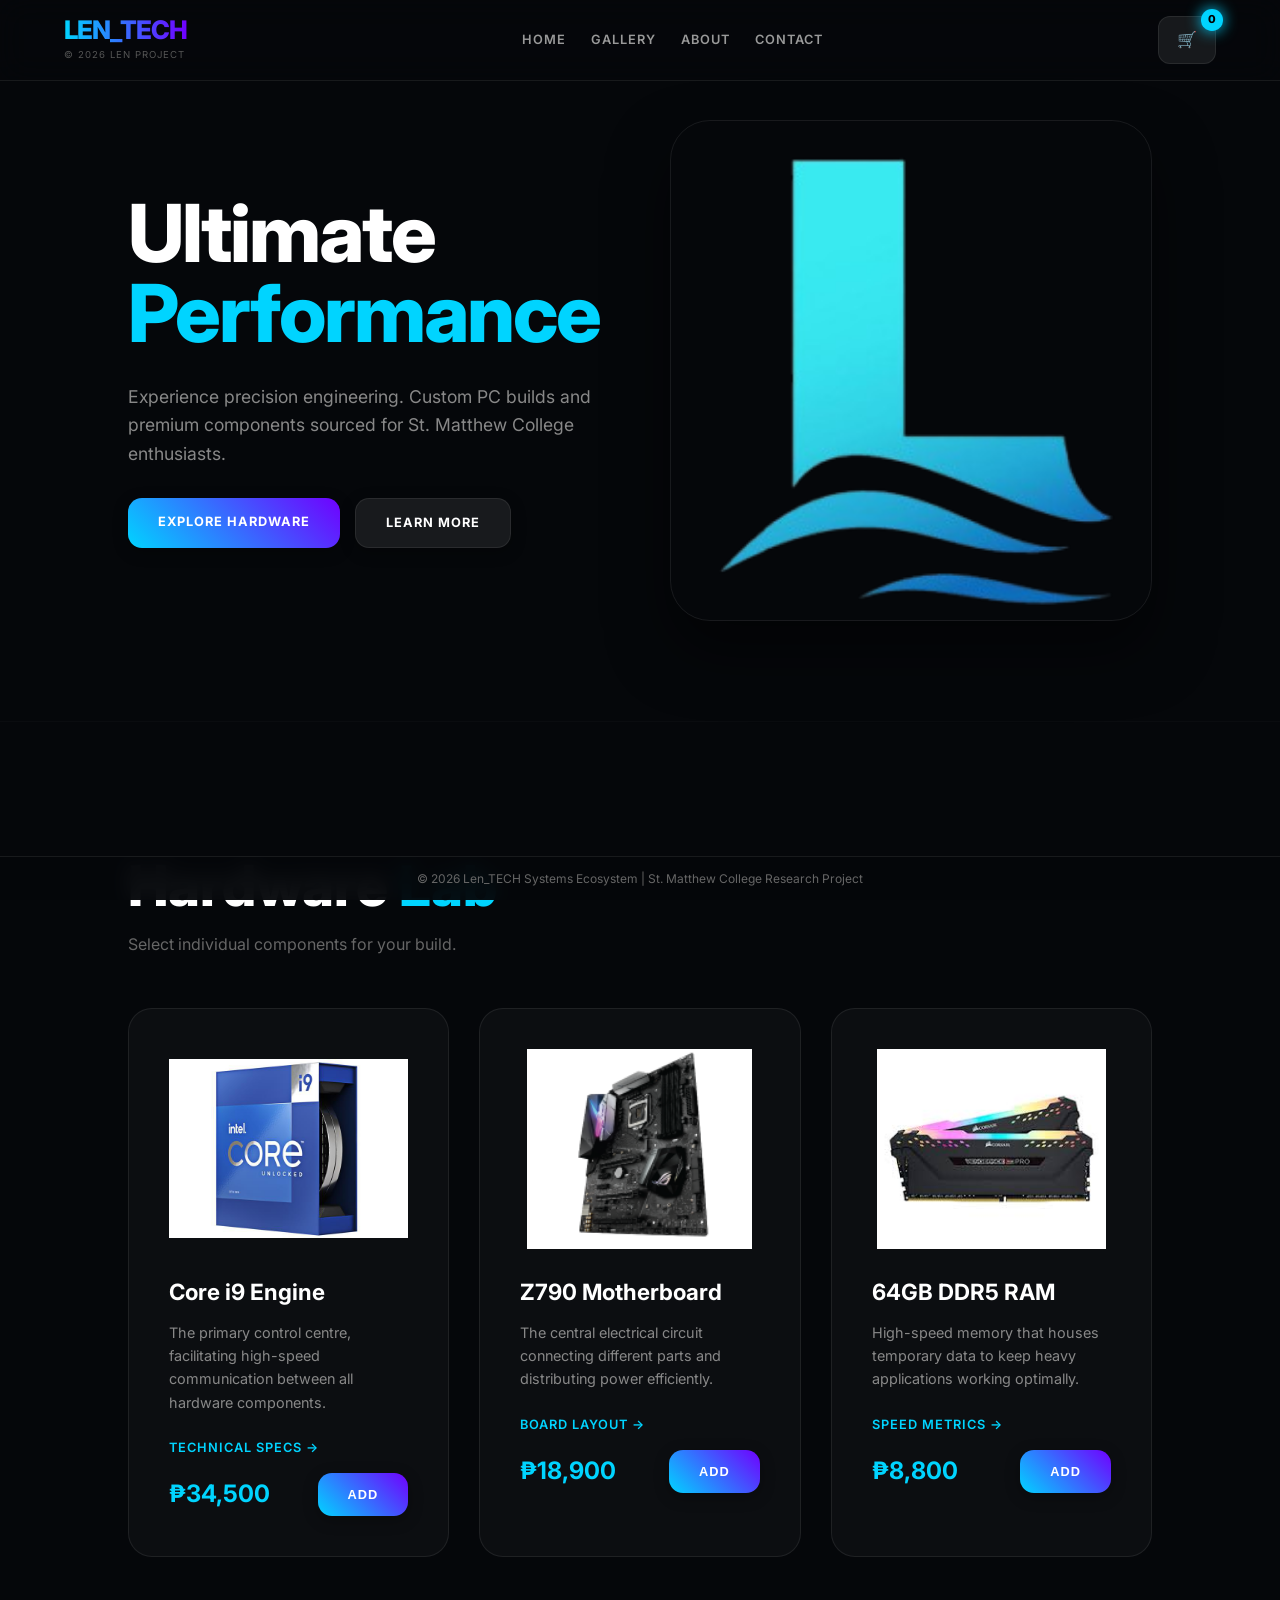
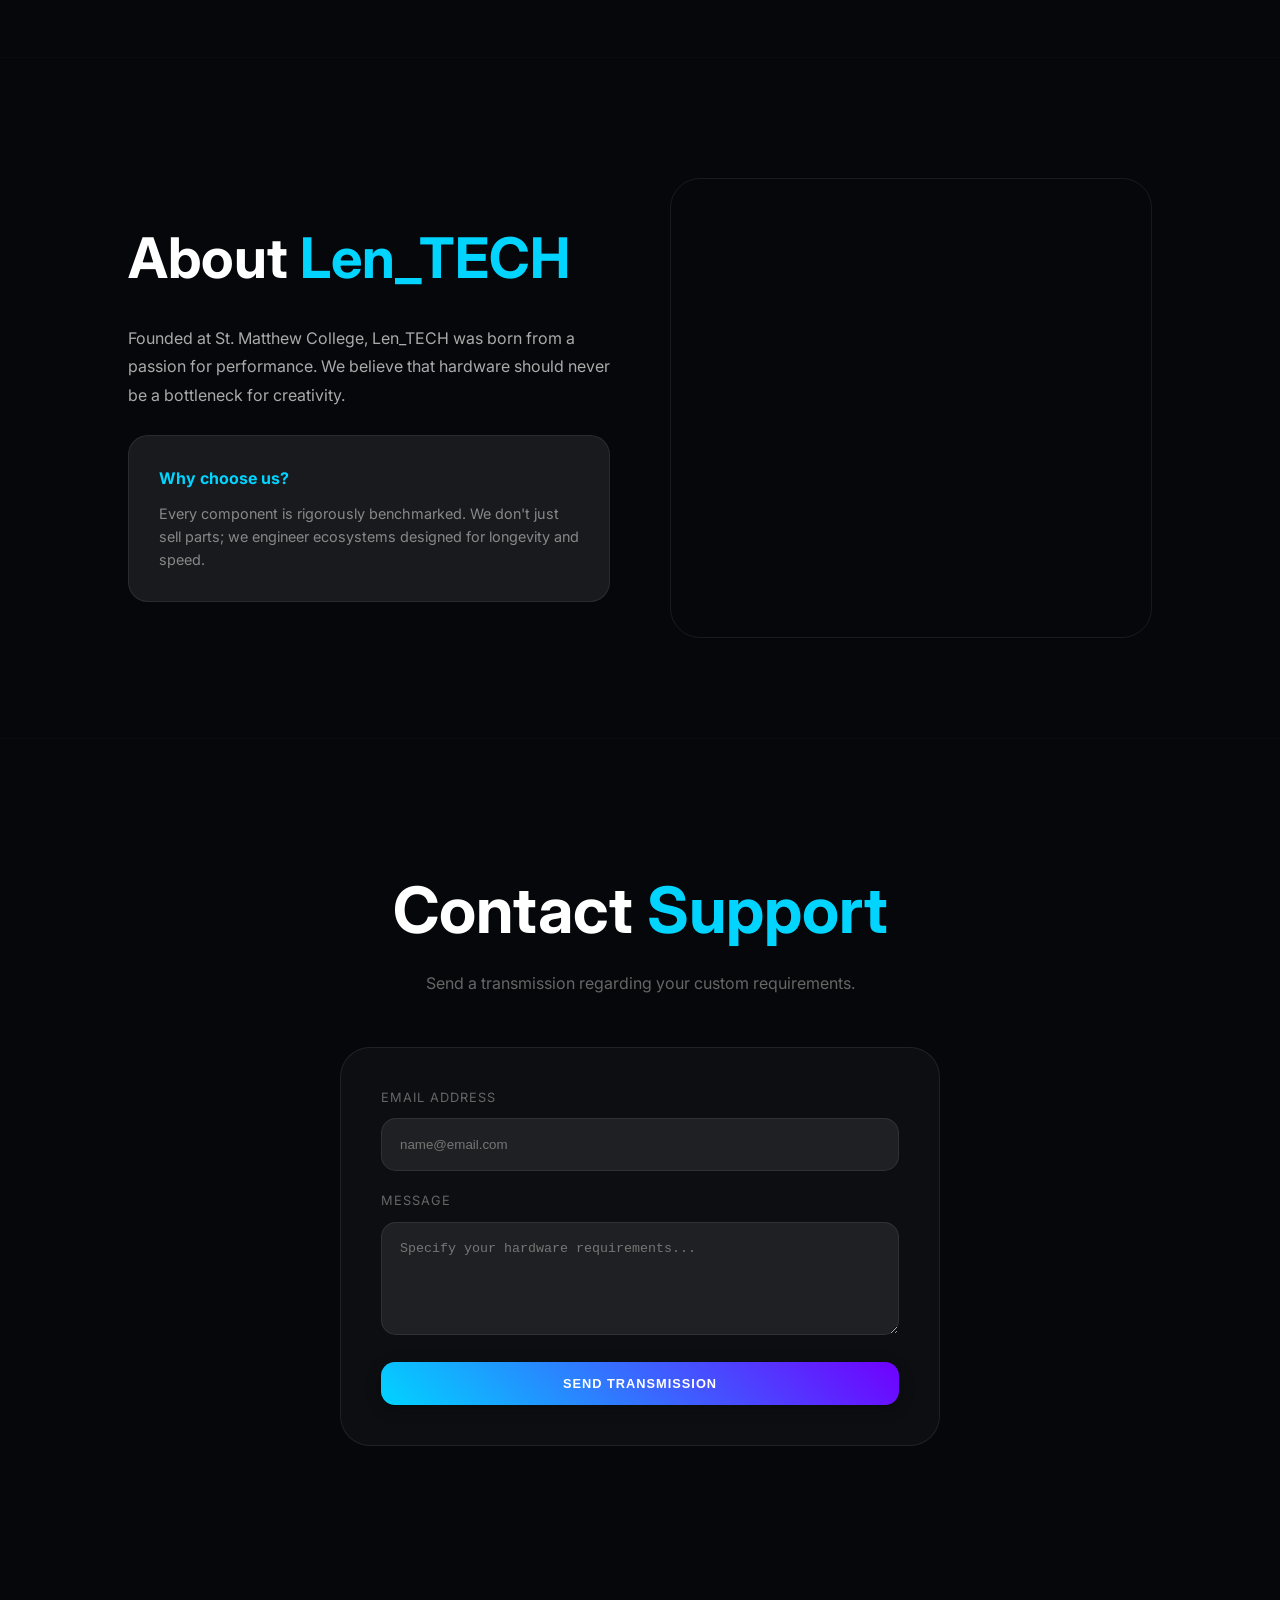
==== index.html @ d1942dcc "Add files via upload" ====
<!DOCTYPE html>
<html lang="en">
<head>
    <meta charset="UTF-8">
    <meta name="viewport" content="width=device-width, initial-scale=1.0">
    <title>Len_TECH | Professional Ecosystem</title>
    <link href="https://fonts.googleapis.com/css2?family=Inter:wght@300;400;600;800&display=swap" rel="stylesheet">
    <link rel="stylesheet" href="style.css">
</head>
<body>

    <div class="overlay" id="overlay" onclick="closeCart()"></div>

    <nav>
        <div class="logo-area">
            <div class="logo" onclick="window.scrollTo(0,0)">LEN_TECH</div>
            <div class="nav-copyright">© 2026 LEN Project</div>
        </div>
        <div class="nav-links">
            <a href="#home">Home</a>
            <a href="#gallery">Gallery</a>
            <a href="#about">About</a>
            <a href="#contact">Contact</a>
        </div>
        <div class="cart-trigger" onclick="openCart()">
            🛒 <span class="cart-count" id="cart-count">0</span>
        </div>
    </nav>

    <div class="sticky-footer">
        © 2026 Len_TECH Systems Ecosystem | St. Matthew College Research Project
    </div>

    <div id="cart-panel">
        <span class="close-cart" onclick="closeCart()">×</span>
        <h2 style="margin-bottom: 10px; font-size: 2rem;">Setup Tray</h2>
        <p style="color: #555; margin-bottom: 30px; font-size: 0.9rem;">Your selected high-performance parts.</p>
        <div id="cart-list" style="margin-bottom: 30px; height: 55vh; overflow-y: auto; padding-right: 10px;">
            <p style="color:#444; text-align: center; margin-top: 40px;">Tray is empty.</p>
        </div>
        <div style="border-top: 2px solid var(--glass); padding-top: 25px;">
            <div style="display: flex; justify-content: space-between; align-items: center; margin-bottom: 25px;">
                <span style="color: #888;">Total Investment</span>
                <h2 id="cart-total" style="color: var(--primary); font-weight: 800;">₱0</h2>
            </div>
            <button class="btn" style="width: 100%;" onclick="alert('Order Sent to Processing!')">Initialize Checkout</button>
        </div>
    </div>

    <section id="home">
        <div style="display: flex; align-items: center; justify-content: space-between; gap: 60px; flex-wrap: wrap;">
            <div style="flex: 1; min-width: 300px;">
                <h1 style="font-size: 5rem; font-weight: 800; line-height: 1; letter-spacing: -2px;">Ultimate <br><span style="color: var(--primary);">Performance</span></h1>
                <p style="color: #888; margin: 30px 0; font-size: 1.1rem; max-width: 500px;">Experience precision engineering. Custom PC builds and premium components sourced for St. Matthew College enthusiasts.</p>
                <div style="display: flex; gap: 15px;">
                    <a href="#gallery" class="btn" style="text-decoration:none; display:inline-block;">Explore Hardware</a>
                    <a href="#about" class="btn" style="background: var(--glass); border: 1px solid var(--glass); text-decoration:none; display:inline-block;">Learn More</a>
                </div>
            </div>
            <div style="flex: 1; display: flex; justify-content: center;">
                <img src="mainlogo (2).png" style="max-width: 500px; width: 100%; border-radius: 40px; border: 1px solid var(--glass); box-shadow: 0 30px 60px rgba(0,0,0,0.5);">
            </div>
        </div>
    </section>

    <section id="gallery">
        <h1 style="font-size: 3.5rem; font-weight: 800;">Hardware <span style="color: var(--primary);">Lab</span></h1>
        <p style="color: #666;">Select individual components for your build.</p>

        <div class="grid">
            <div class="card">
                <img src="Len_tech core9.jpg" alt="CPU">
                <div class="card-content">
                    <h3>Core i9 Engine</h3>
                    <p>The primary control centre, facilitating high-speed communication between all hardware components.</p>
                    <a href="https://www.intel.com/content/www/us/en/products/sku/236773/intel-core-i9-processor-14900k-36m-cache-up-to-6-00-ghz/specifications.html" target="_blank" class="more-info-link">Technical Specs →</a>
                    <div style="display: flex; justify-content: space-between; align-items: center; margin-top: auto;">
                        <h2 style="color: var(--primary);">₱34,500</h2>
                        <button class="btn" onclick="addToCart('CPU Core i9', 34500)">Add</button>
                    </div>
                </div>
            </div>
            <div class="card">
                <img src="mb.png" alt="Motherboard">
                <div class="card-content">
                    <h3>Z790 Motherboard</h3>
                    <p>The central electrical circuit connecting different parts and distributing power efficiently.</p>
                    <a href="https://rog.asus.com/motherboards/rog-maximus/rog-maximus-z790-hero-model/spec/" target="_blank" class="more-info-link">Board Layout →</a>
                    <div style="display: flex; justify-content: space-between; align-items: center; margin-top: auto;">
                        <h2 style="color: var(--primary);">₱18,900</h2>
                        <button class="btn" onclick="addToCart('Pro Motherboard', 18900)">Add</button>
                    </div>
                </div>
            </div>
            <div class="card">
                <img src="pic2.jpg.crdownload.jpg" alt="RAM">
                <div class="card-content">
                    <h3>64GB DDR5 RAM</h3>
                    <p>High-speed memory that houses temporary data to keep heavy applications working optimally.</p>
                    <a href="https://www.corsair.com/us/en/p/memory/cmt64gx5m2b6400c32/dominator-platinum-rgb-64gb-2x32gb-ddr5-dram-6400mt-s-cl32-memory-kit-black-cmt64gx5m2b6400c32#tab-techspecs" target="_blank" class="more-info-link">Speed Metrics →</a>
                    <div style="display: flex; justify-content: space-between; align-items: center; margin-top: auto;">
                        <h2 style="color: var(--primary);">₱8,800</h2>
                        <button class="btn" onclick="addToCart('32GB RAM', 8800)">Add</button>
                    </div>
                </div>
            </div>
        </div>
    </section>

    <section id="about">
        <div style="display: grid; grid-template-columns: 1fr 1fr; gap: 60px; align-items: center; flex-wrap: wrap;">
            <div>
                <h1 style="font-size: 3.5rem; margin-bottom: 20px;">About <span style="color: var(--primary);">Len_TECH</span></h1>
                <p style="line-height: 1.8; color: #aaa; margin-bottom: 25px;">Founded at St. Matthew College, Len_TECH was born from a passion for performance. We believe that hardware should never be a bottleneck for creativity.</p>
                <div style="background: var(--glass); padding: 30px; border-radius: 20px; border: 1px solid var(--glass);">
                    <h4 style="color: var(--primary); margin-bottom: 10px;">Why choose us?</h4>
                    <p style="font-size: 0.9rem; color: #888;">Every component is rigorously benchmarked. We don't just sell parts; we engineer ecosystems designed for longevity and speed.</p>
                </div>
            </div>
            <div style="border-radius: 30px; overflow: hidden; border: 1px solid var(--glass);">
                <iframe src="https://www.google.com/maps/embed?pb=!1m18!1m12!1m3!1d3859.32432168925!2d121.1192735!3d14.694297!2m3!1f0!2f0!3f0!3m2!1i1024!2i768!4f13.1!3m3!1m2!1s0x3397bbb627d377bb%3A0xc3f8329b19e9f90f!2sSt.%20Matthew%20College!5e0!3m2!1sen!2sph!4v1714567890123!5m2!1sen!2sph" width="100%" height="450" style="border:0; filter: invert(90%) hue-rotate(180deg);"></iframe>
            </div>
        </div>
    </section>

    <section id="contact" style="border-bottom: none;">
        <center>
            <h1 style="font-size: 4rem; margin-bottom: 10px;">Contact <span style="color: var(--primary);">Support</span></h1>
            <p style="color: #666; margin-bottom: 50px;">Send a transmission regarding your custom requirements.</p>
            <div style="max-width: 600px; background: var(--card-bg); padding: 40px; border-radius: 30px; border: 1px solid var(--glass); text-align: left;">
                <div style="margin-bottom: 20px;">
                    <label style="font-size: 0.8rem; color: #666; text-transform: uppercase; letter-spacing: 1px; display: block; margin-bottom: 10px;">Email Address</label>
                    <input type="text" placeholder="name@email.com" style="width:100%; padding:18px; background:var(--glass); border:1px solid var(--glass); color:white; border-radius:15px; outline: none;">
                </div>
                <div style="margin-bottom: 20px;">
                    <label style="font-size: 0.8rem; color: #666; text-transform: uppercase; letter-spacing: 1px; display: block; margin-bottom: 10px;">Message</label>
                    <textarea rows="5" placeholder="Specify your hardware requirements..." style="width:100%; padding:18px; background:var(--glass); border:1px solid var(--glass); color:white; border-radius:15px; outline: none;"></textarea>
                </div>
                <button class="btn" style="width: 100%;">Send Transmission</button>
            </div>
        </center>
    </section>
    <script src="script.js"></script>

</body>
</html>
---- style.css ----
:root {
            --primary: #00d4ff;
            --secondary: #7000ff;
            --bg: #05070a;
            --card-bg: rgba(255, 255, 255, 0.03);
            --glass: rgba(255, 255, 255, 0.08);
            --accent-glow: rgba(0, 212, 255, 0.15);
        }

        /* Better scrollbar */
        ::-webkit-scrollbar { width: 8px; }
        ::-webkit-scrollbar-track { background: var(--bg); }
        ::-webkit-scrollbar-thumb { background: var(--glass); border-radius: 10px; }
        ::-webkit-scrollbar-thumb:hover { background: var(--primary); }

        * { box-sizing: border-box; margin: 0; padding: 0; scroll-behavior: smooth; }
        body { 
            background-color: var(--bg); 
            color: white; 
            font-family: 'Inter', sans-serif; 
            overflow-x: hidden; 
            line-height: 1.6;
            padding-bottom: 60px; 
        }

        /* --- NAVIGATION --- */
        nav {
            position: fixed; top: 0; width: 100%; padding: 1rem 5%;
            display: flex; justify-content: space-between; align-items: center;
            background: rgba(5, 7, 10, 0.8); backdrop-filter: blur(15px);
            border-bottom: 1px solid var(--glass); z-index: 2000;
        }
        .logo-area { display: flex; flex-direction: column; }
        .logo { 
            font-weight: 800; font-size: 1.6rem; 
            background: linear-gradient(90deg, var(--primary), var(--secondary)); 
            -webkit-background-clip: text; -webkit-text-fill-color: transparent; 
            cursor: pointer; letter-spacing: -1px; line-height: 1;
        }
        .nav-copyright { font-size: 0.6rem; color: #555; text-transform: uppercase; margin-top: 4px; letter-spacing: 1px; }

        .nav-links { display: flex; gap: 25px; }
        .nav-links a { 
            color: #999; text-decoration: none; font-size: 0.8rem; 
            font-weight: 600; text-transform: uppercase; letter-spacing: 1px; 
            cursor: pointer; transition: 0.3s; 
        }
        .nav-links a:hover { color: var(--primary); text-shadow: 0 0 10px var(--primary); }

        .cart-trigger { 
            background: var(--glass); padding: 10px 18px; border-radius: 12px; 
            cursor: pointer; position: relative; border: 1px solid var(--glass);
            transition: 0.3s;
        }
        .cart-trigger:hover { background: rgba(255,255,255,0.15); border-color: var(--primary); }
        .cart-count { 
            position: absolute; top: -8px; right: -8px; background: var(--primary); 
            color: #000; font-size: 11px; padding: 2px 7px; border-radius: 50%; font-weight: 800;
            box-shadow: 0 0 15px var(--primary);
        }

        /* --- STICKY FOOTER --- */
        .sticky-footer {
            position: fixed; bottom: 0; left: 0; width: 100%;
            background: rgba(5, 7, 10, 0.95); backdrop-filter: blur(10px);
            border-top: 1px solid var(--glass); padding: 12px 5%;
            display: flex; justify-content: center; align-items: center;
            z-index: 2000; font-size: 0.75rem; color: #666;
        }

        /* --- SECTION STYLING --- */
        section { 
            padding: 120px 10% 100px; 
            min-height: auto; 
            border-bottom: 1px solid rgba(255,255,255,0.02);
        }

        /* --- CARDS & GRID --- */
        .grid { display: grid; grid-template-columns: repeat(auto-fit, minmax(300px, 1fr)); gap: 30px; margin-top: 50px; }
        .card { 
            background: var(--card-bg); border: 1px solid var(--glass); padding: 2.5rem; 
            border-radius: 24px; transition: 0.5s cubic-bezier(0.175, 0.885, 0.32, 1.275); 
            display: flex; flex-direction: column; position: relative; overflow: hidden;
        }
        .card::before {
            content: ''; position: absolute; top: 0; left: 0; width: 100%; height: 100%;
            background: radial-gradient(circle at top right, var(--accent-glow), transparent);
            opacity: 0; transition: 0.5s;
            pointer-events: none;
        }
        .card:hover { border-color: var(--primary); transform: translateY(-12px); background: rgba(255,255,255,0.06); box-shadow: 0 20px 40px rgba(0,0,0,0.4); }
        .card:hover::before { opacity: 1; }
        .card img { width: 100%; height: 200px; object-fit: contain; margin-bottom: 25px; transition: 0.5s; z-index: 1; }
        .card:hover img { transform: scale(1.1) rotate(2deg); }
        .card h3 { margin-bottom: 12px; font-size: 1.4rem; z-index: 1; }
        .card p { font-size: 0.9rem; color: #888; margin-bottom: 20px; z-index: 1; }

        .more-info-link {
            display: inline-block; margin-bottom: 15px; color: var(--primary);
            text-decoration: none; font-size: 0.8rem; font-weight: 600;
            text-transform: uppercase; letter-spacing: 1px; z-index: 5; position: relative; transition: 0.3s;
        }
        .more-info-link:hover { color: white; text-shadow: 0 0 10px var(--primary); }

        .btn { 
            background: linear-gradient(45deg, var(--primary), var(--secondary)); color: white; 
            padding: 14px 30px; border-radius: 14px; border: none; font-weight: 700; 
            cursor: pointer; transition: 0.4s; text-transform: uppercase; font-size: 0.8rem;
            letter-spacing: 1px; box-shadow: 0 4px 15px rgba(0,0,0,0.3); position: relative; z-index: 5;
        }
        .btn:hover { box-shadow: 0 0 25px rgba(0,212,255,0.5); transform: translateY(-2px); filter: brightness(1.1); }

        /* --- CART PANEL --- */
        .overlay { position: fixed; top: 0; left: 0; width: 100%; height: 100%; background: rgba(0,0,0,0.8); z-index: 2500; display: none; backdrop-filter: blur(8px); }
        #cart-panel { position: fixed; right: -450px; top: 0; width: 400px; height: 100%; background: #0a0d12; border-left: 1px solid var(--glass); z-index: 3000; padding: 50px 30px; transition: 0.5s cubic-bezier(0.16, 1, 0.3, 1); }
        #cart-panel.open { right: 0; box-shadow: -20px 0 50px rgba(0,0,0,0.5); }
        .close-cart { float: right; cursor: pointer; font-size: 2rem; color: #444; line-height: 1; transition: 0.3s; }
        .close-cart:hover { color: #ff4444; }
        .cart-item { display: flex; justify-content: space-between; align-items: center; margin-bottom: 20px; background: var(--glass); padding: 15px; border-radius: 12px; }
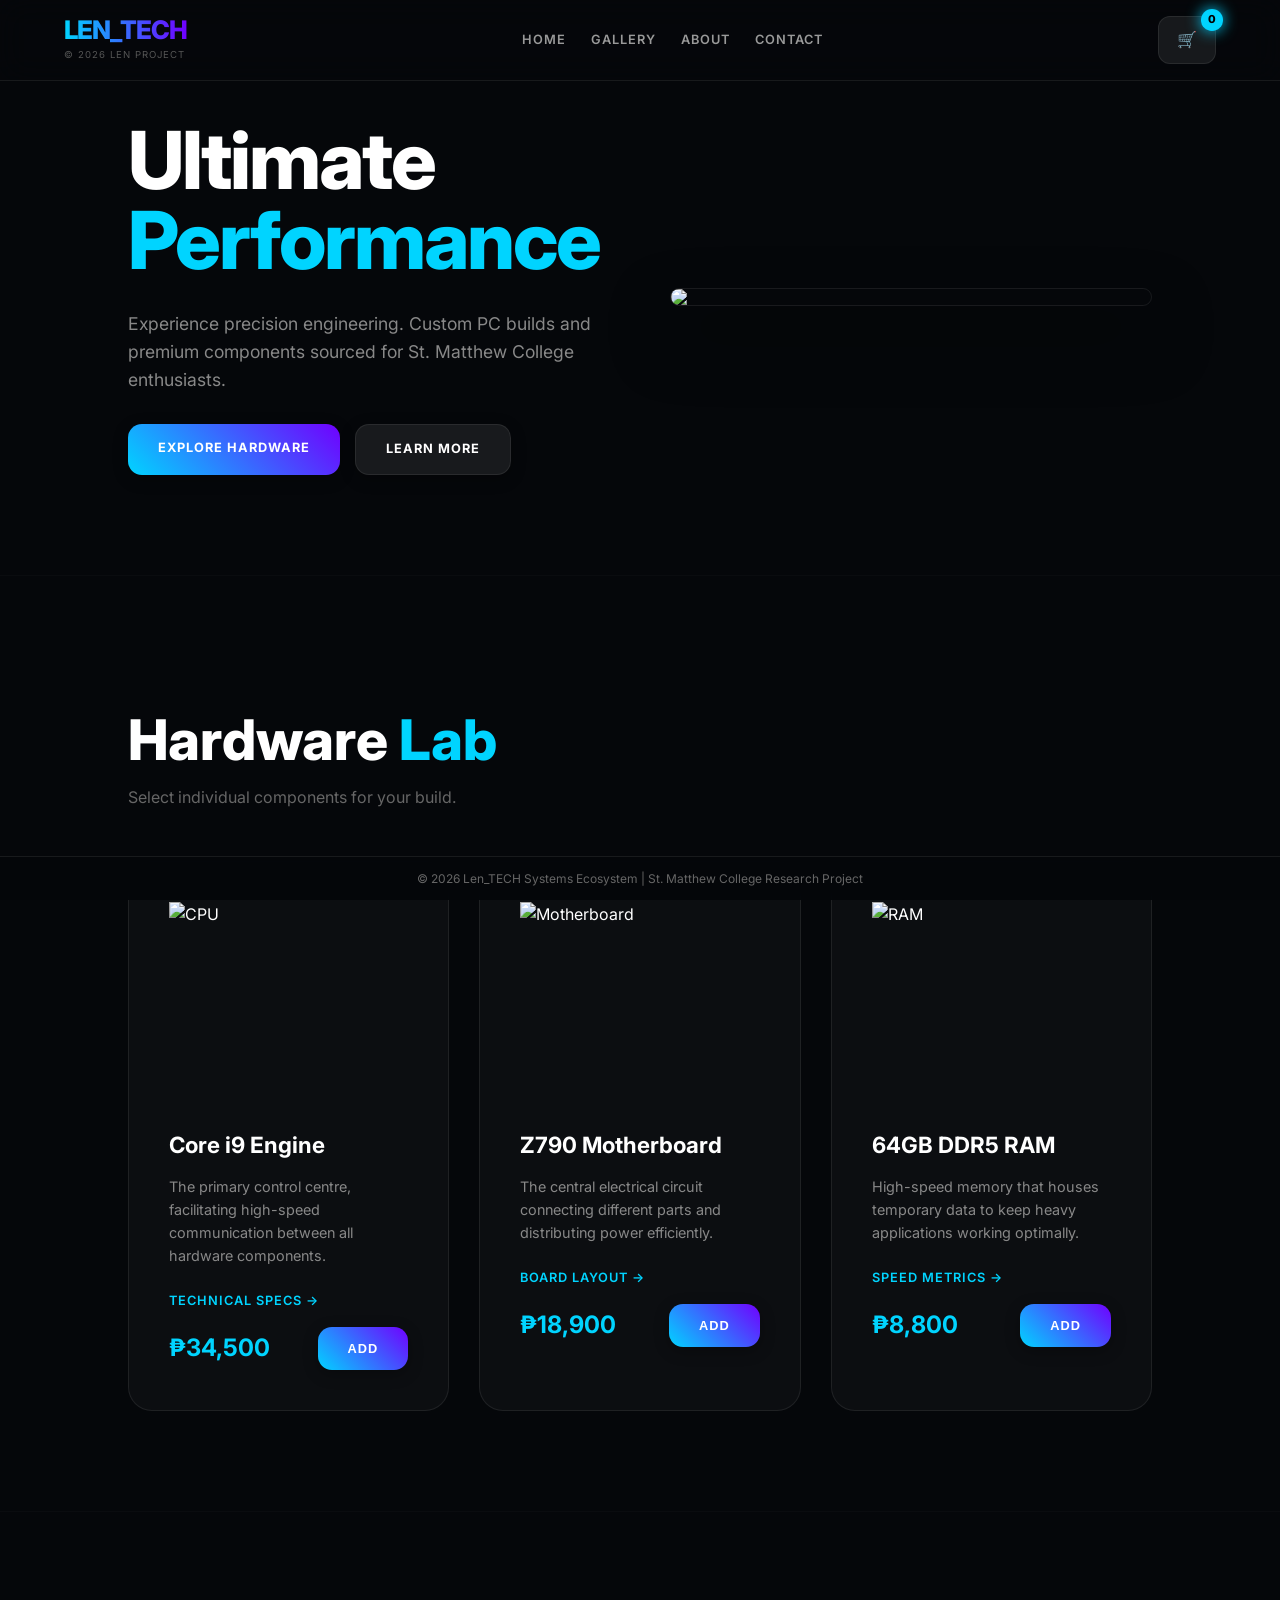
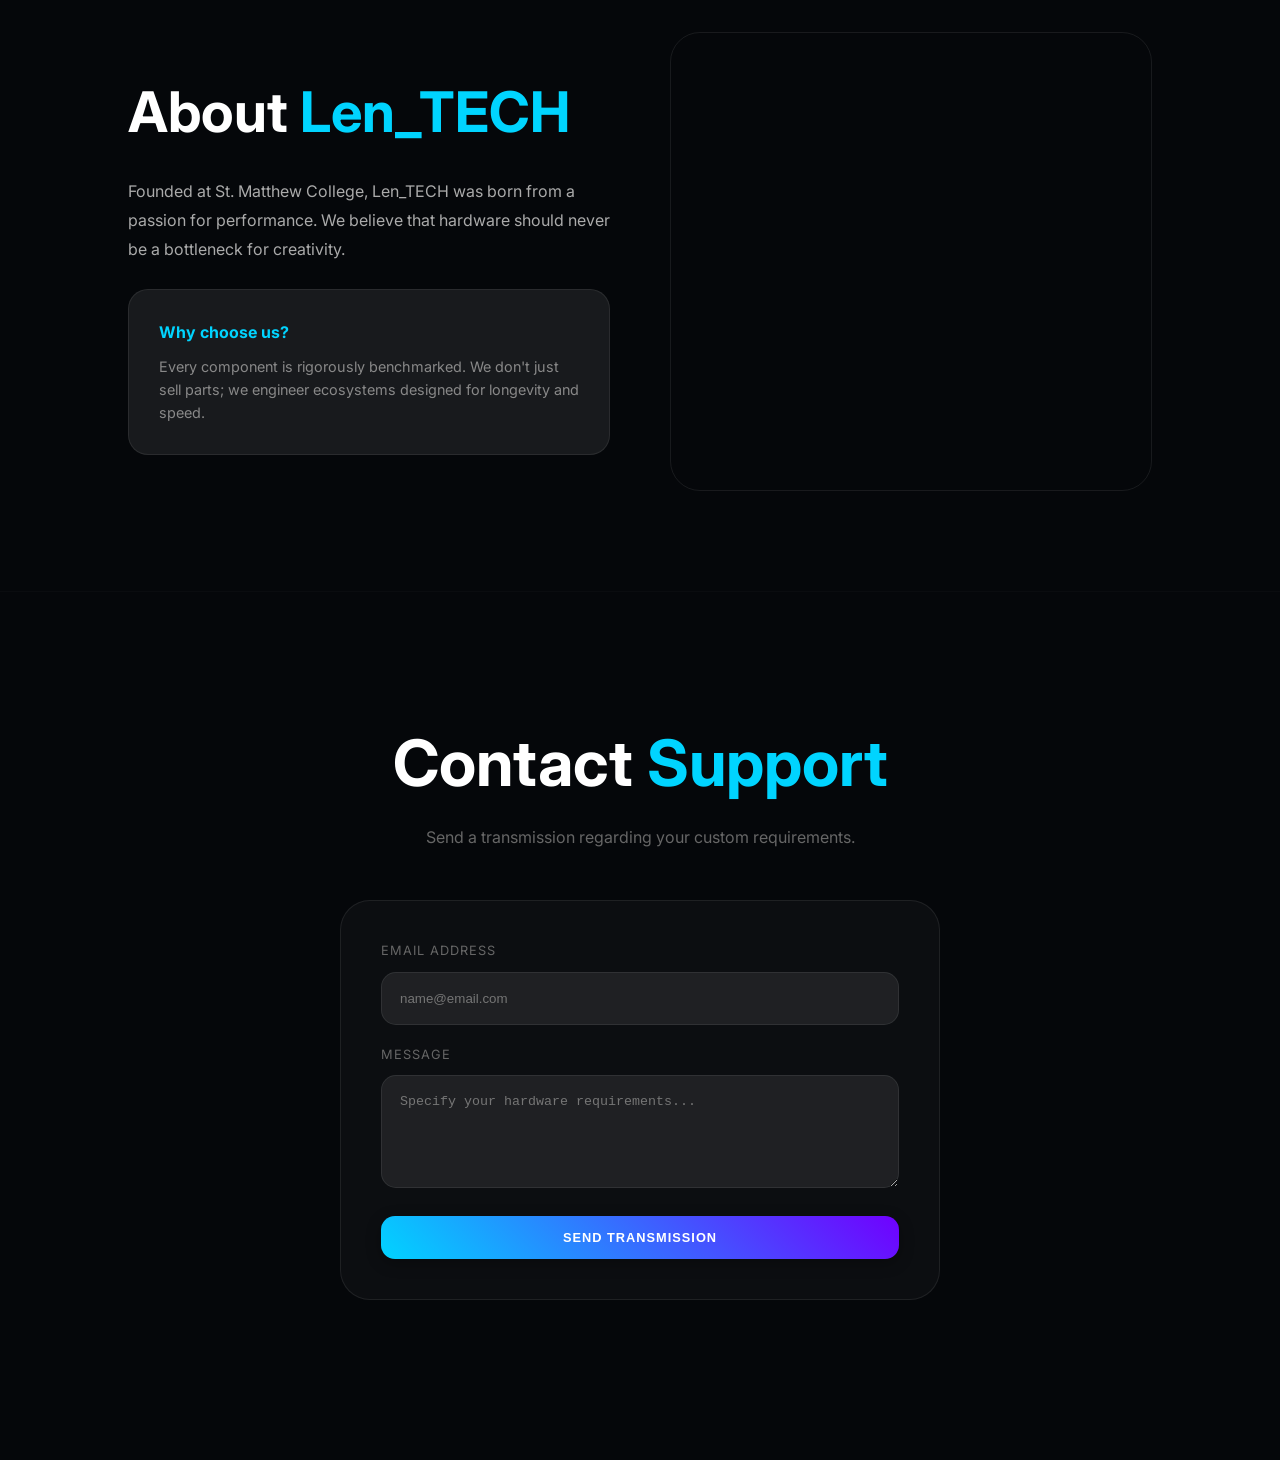
==== commit 92c44d11: "Add files via upload" ====
--- a/index.html
+++ b/index.html
@@ -58,7 +58,7 @@
                 </div>
             </div>
             <div style="flex: 1; display: flex; justify-content: center;">
-                <img src="mainlogo (2).png" style="max-width: 500px; width: 100%; border-radius: 40px; border: 1px solid var(--glass); box-shadow: 0 30px 60px rgba(0,0,0,0.5);">
+                <img src="mainlogo.png" style="max-width: 500px; width: 100%; border-radius: 40px; border: 1px solid var(--glass); box-shadow: 0 30px 60px rgba(0,0,0,0.5);">
             </div>
         </div>
     </section>
@@ -69,7 +69,7 @@
 
         <div class="grid">
             <div class="card">
-                <img src="Len_tech core9.jpg" alt="CPU">
+                <img src="core9.jpg" alt="CPU">
                 <div class="card-content">
                     <h3>Core i9 Engine</h3>
                     <p>The primary control centre, facilitating high-speed communication between all hardware components.</p>
@@ -93,7 +93,7 @@
                 </div>
             </div>
             <div class="card">
-                <img src="pic2.jpg.crdownload.jpg" alt="RAM">
+                <img src="ram.jpg" alt="RAM">
                 <div class="card-content">
                     <h3>64GB DDR5 RAM</h3>
                     <p>High-speed memory that houses temporary data to keep heavy applications working optimally.</p>
